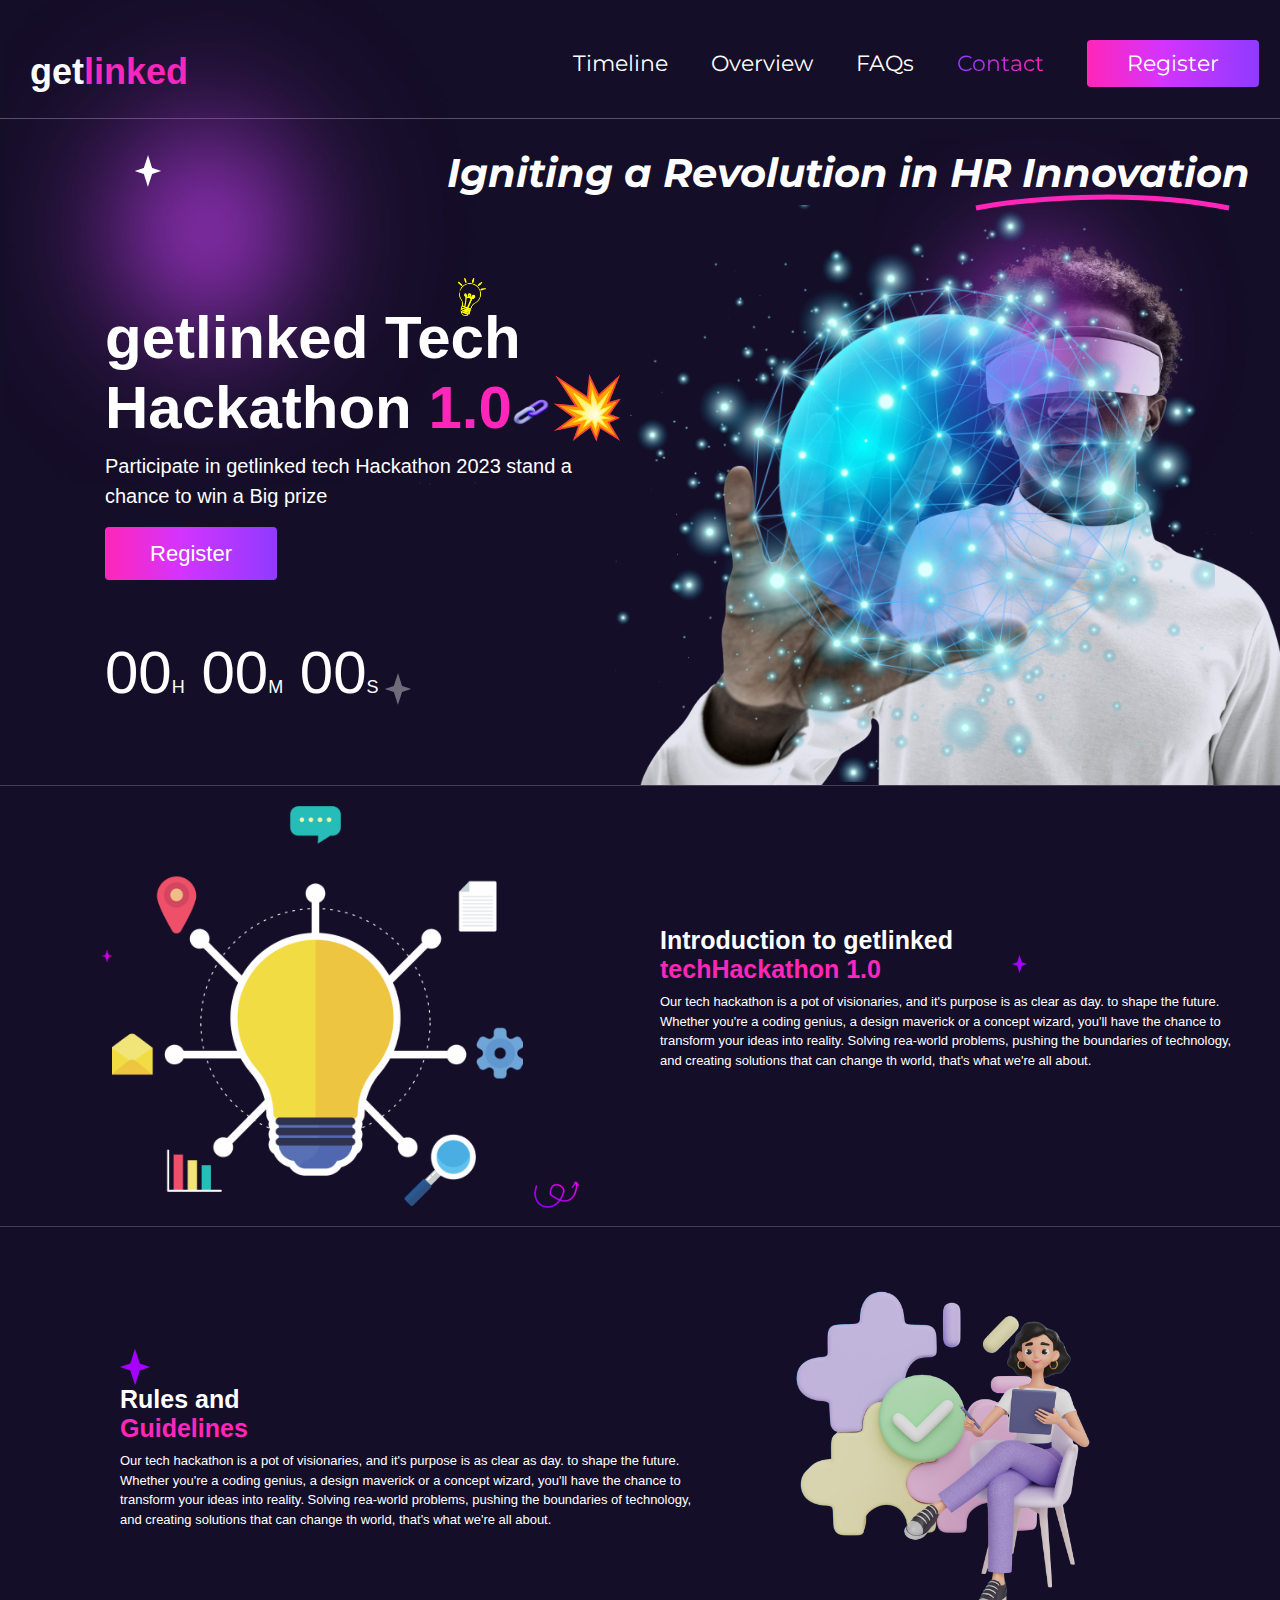
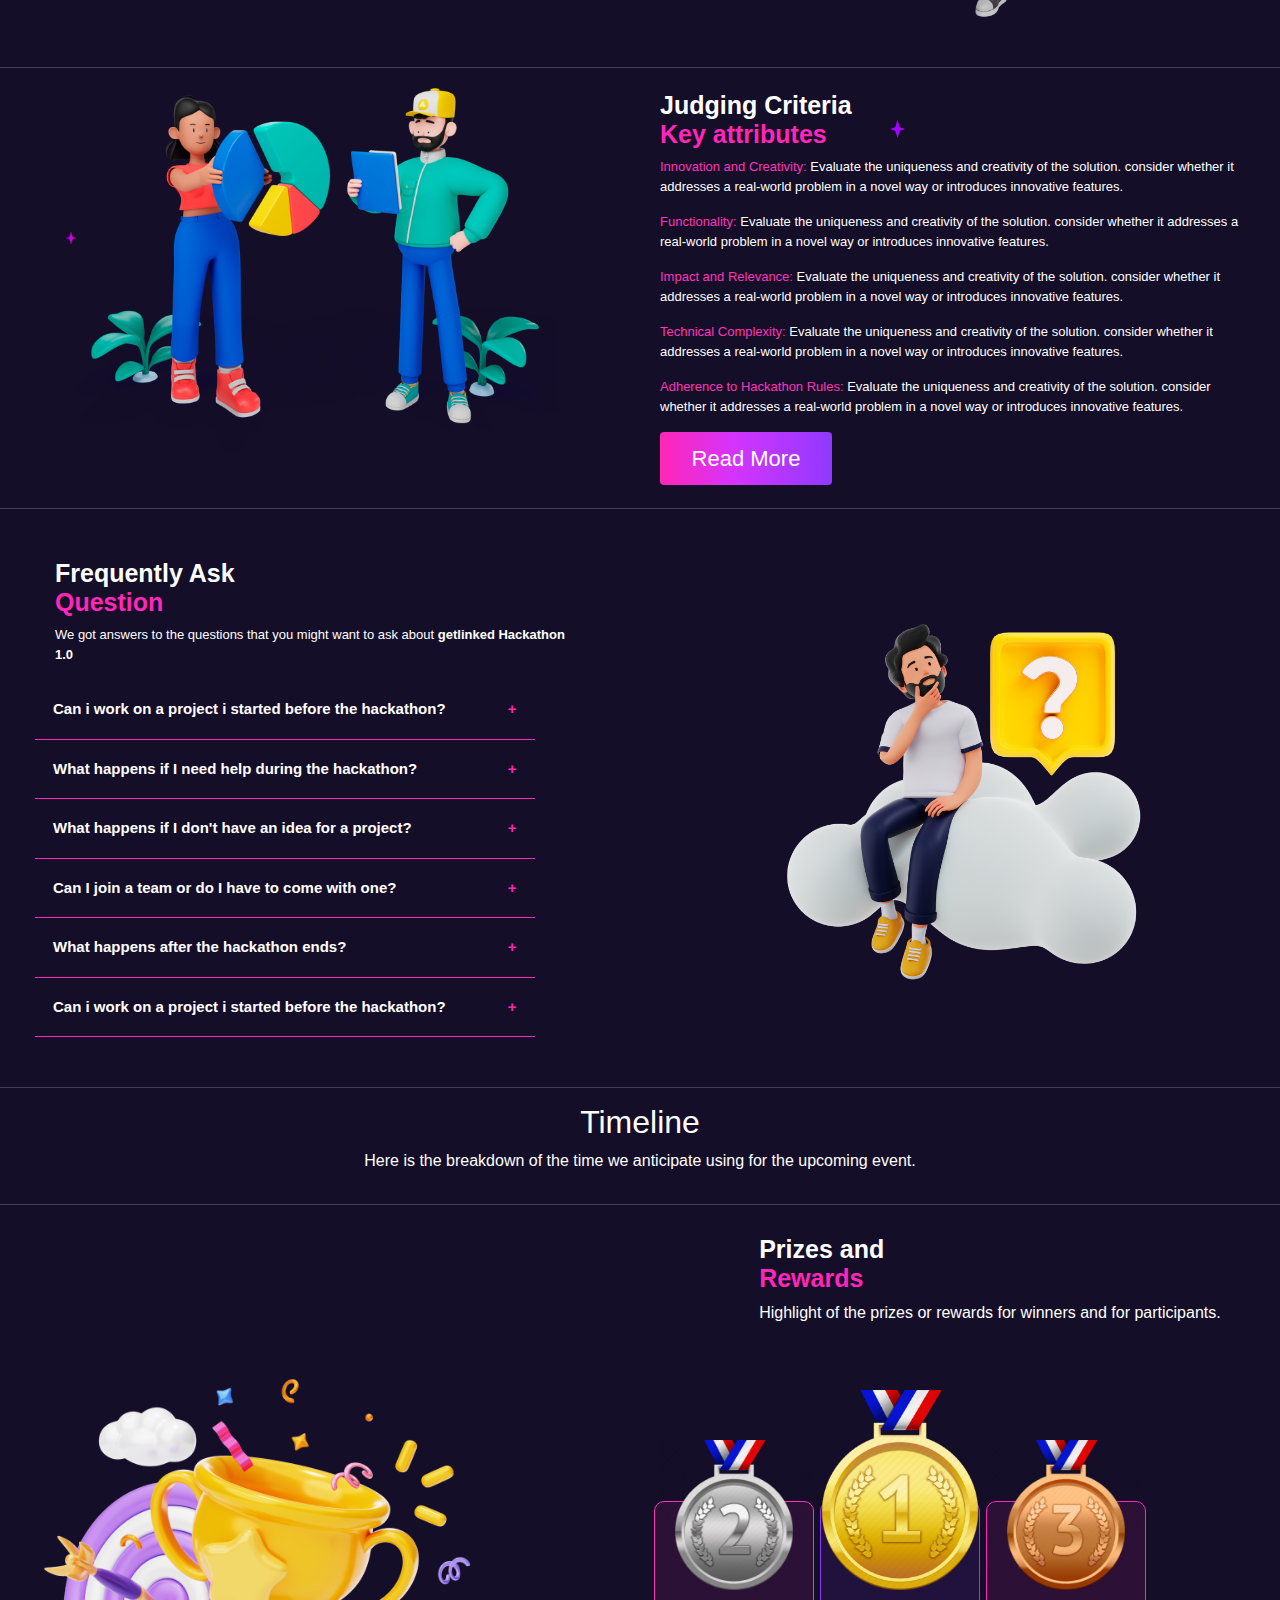
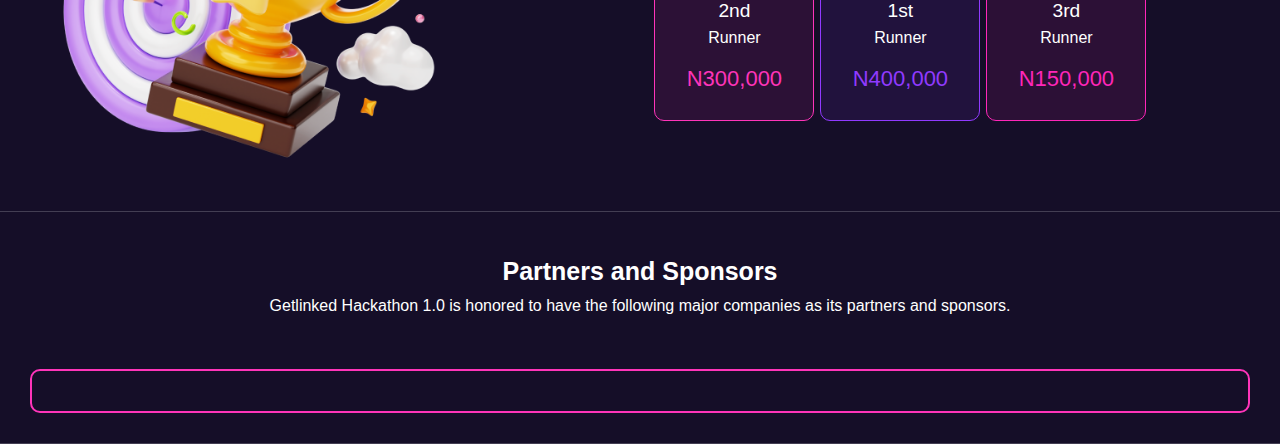
==== index2.html @ 4321e018 "form added" ====
<!DOCTYPE html>
<html lang="en-us" dir="ltr">
  <head>
    <meta name="viewport" content="width=device-width,initial-scale=1.0" />
    <meta charset="utf-8" />
    <title>Hackathon</title>
    <link
      rel="stylesheet"
      href="https://fonts.googleapis.com/css?family=Montserrat|Clash Display"
    />
    <link rel="stylesheet" href="static/css/bootstrap.min.css" />
    <link rel="stylesheet" href="static/css/fontawesome.css" />
    <link rel="stylesheet" href="static/css/style.css" />
    <script src="static/js/jquery.min.js"></script>
    <script src="static/js/bootstrap.min.js"></script>
  </head>
  <body>
    <div class="nav">
      <div class="closen">
        <div class="fa fa-times closenav"></div>
      </div>
      <ul>
        <li><a href="#">Timeline</a></li>
        <li><a href="./index.html">Overview</a></li>
        <li><a href="#">FAQs</a></li>
        <li><a href="./contact.html">Contact</a></li>
        <li>
          <a href="./register.html"><button>Register</button></a>
        </li>
      </ul>
    </div>
    <div class="row">
      <header class="col-12 col-sm-12 col-md-12 col-lg-12 col-xl-12">
        <div class="title">get<span class="text-design">linked</span></div>
        <div class="fa fa-navicon opennav"></div>
        <nav>
          <ul>
            <li><a href="#">Timeline</a></li>
            <li><a href="./index.html">Overview</a></li>
            <li><a href="#">FAQs</a></li>
            <li><a class="active" href="./contact.html">Contact</a></li>
            <li>
              <a href="./register.html"><button>Register</button></a>
            </li>
          </ul>
        </nav>
      </header>
    </div>
    <main class="row">
      <section class="sec-0 col-12 col-sm-12 col-md-12 col-lg-12 col-xl-12">
        <h3>
          <i>Igniting a Revolution in HR Innovation</i>
          <img class="vec" src="static/image/vector4.svg" alt="" />
        </h3>
      </section>

      <section class="sec-1 col-12 col-sm-12 col-md-6 col-lg-6 col-xl-6">
        <img class="grad" src="./static/image/grad.png" alt="" />
        <img class="star-light" src="static/image/star.png" alt="" />
        <img class="star-gray" src="static/image/star1.png" alt="" />
        <h2 class="call">
          <img class="bulb" src="static/image/bulb.png" at="" />
          getlinked Tech<br />Hackathon <span class="text-design">1.0</span
          ><img src="static/image/chain.png" alt="" />&#128165;
        </h2>

        <p>
          Participate in getlinked tech Hackathon 2023 stand a chance to win a
          Big prize
        </p>
        <a href="./register.html"><button>Register</button></a>
        <br /><br />
        <div class="count">
          00<small>H</small> 00<small>M</small> 00<small>S</small>
        </div>
      </section>

      <section class="sec-2 col-12 col-sm-12 col-md-6 col-lg-6 col-xl-6">
        <img class="grad2" src="static/image/grad.png" alt="" />

        <img class="bub" src="static/image/bubbles.png" alt="" />
      </section>
    </main>

    <main class="row">
      <section class="sec-3 col-12 col-sm-12 col-md-6 col-lg-6 col-xl-6">
        <img class="starr" src="static/image/starr.png" alt="" />
        <img src="static/image/idea.png" alt="" class="idea" />
        <img class="coil" src="static/image/arrow.png" alt="" />
      </section>

      <section class="sec-4 col-12 col-sm-12 col-md-6 col-lg-6 col-xl-6">
        <h2 class="title2">
          Introduction to getlinked<br /><span class="text-design"
            >techHackathon 1.0</span
          >
          <img class="starp" src="static/image/starp.png" alt="" />
        </h2>
        <p>
          Our tech hackathon is a pot of visionaries, and it's purpose is as
          clear as day. to shape the future. Whether you're a coding genius, a
          design maverick or a concept wizard, you'll have the chance to
          transform your ideas into reality. Solving rea-world problems, pushing
          the boundaries of technology, and creating solutions that can change
          th world, that's what we're all about.
        </p>
      </section>
    </main>

    <main class="row-flex">
      <section class="sec-5">
        <img class="starm" src="static/image/starp.png" alt="" />
        <h2 class="title2">
          Rules and<br /><span class="text-design">Guidelines</span>
        </h2>
        <p>
          Our tech hackathon is a pot of visionaries, and it's purpose is as
          clear as day. to shape the future. Whether you're a coding genius, a
          design maverick or a concept wizard, you'll have the chance to
          transform your ideas into reality. Solving rea-world problems, pushing
          the boundaries of technology, and creating solutions that can change
          th world, that's what we're all about.
        </p>
      </section>

      <section class="sec-6">
        <img src="static/image/girl.png" alt="" class="idea" />
      </section>
    </main>

    <main class="row">
      <section class="sec-3 col-12 col-sm-12 col-md-6 col-lg-6 col-xl-6">
        <img class="starr" src="static/image/starr.png" alt="" />
        <img src="static/image/sector.png" alt="" class="idea" />
      </section>

      <section class="sec-4 col-12 col-sm-12 col-md-6 col-lg-6 col-xl-6">
        <h2 class="title2">
          Judging Criteria<br /><span class="text-design">Key attributes</span>
          <img class="starp" src="static/image/starp.png" alt="" />
        </h2>
        <p>
          <span class="item">Innovation and Creativity:</span> Evaluate the
          uniqueness and creativity of the solution. consider whether it
          addresses a real-world problem in a novel way or introduces innovative
          features.
        </p>
        <p>
          <span class="item">Functionality:</span> Evaluate the uniqueness and
          creativity of the solution. consider whether it addresses a real-world
          problem in a novel way or introduces innovative features.
        </p>
        <p>
          <span class="item">Impact and Relevance:</span> Evaluate the
          uniqueness and creativity of the solution. consider whether it
          addresses a real-world problem in a novel way or introduces innovative
          features.
        </p>
        <p>
          <span class="item">Technical Complexity:</span> Evaluate the
          uniqueness and creativity of the solution. consider whether it
          addresses a real-world problem in a novel way or introduces innovative
          features.
        </p>
        <p>
          <span class="item">Adherence to Hackathon Rules:</span> Evaluate the
          uniqueness and creativity of the solution. consider whether it
          addresses a real-world problem in a novel way or introduces innovative
          features.
        </p>
        <a href="#"><button>Read More</button></a>
      </section>
    </main>

    <main class="row">
      <section
        class="sec-4 col-12 col-sm-12 col-md-6 col-lg-6 col-xl-6"
        style="padding: 50px"
      >
        <h2 class="title2" style="padding-left: 20px">
          Frequently Ask<br /><span class="text-design">Question</span>
        </h2>
        <p style="padding-left: 20px">
          We got answers to the questions that you might want to ask about
          <b>getlinked Hackathon 1.0</b>
        </p>

        <div class="accordion">
          Can i work on a project i started before the hackathon?
        </div>
        <div class="pane">
          <p>
            Evaluate the uniqueness and creativity of the solution. consider
            whether it addresses a real-world problem in a novel way or
            introduces innovative features.
          </p>
        </div>

        <div class="accordion">
          What happens if I need help during the hackathon?
        </div>
        <div class="pane">
          <p>
            Evaluate the uniqueness and creativity of the solution. consider
            whether it addresses a real-world problem in a novel way or
            introduces innovative features.
          </p>
        </div>

        <div class="accordion">
          What happens if I don't have an idea for a project?
        </div>
        <div class="pane">
          <p>
            Evaluate the uniqueness and creativity of the solution. consider
            whether it addresses a real-world problem in a novel way or
            introduces innovative features.
          </p>
        </div>

        <div class="accordion">
          Can I join a team or do I have to come with one?
        </div>
        <div class="pane">
          <p>
            Evaluate the uniqueness and creativity of the solution. consider
            whether it addresses a real-world problem in a novel way or
            introduces innovative features.
          </p>
        </div>

        <div class="accordion">What happens after the hackathon ends?</div>
        <div class="pane">
          <p>
            Evaluate the uniqueness and creativity of the solution. consider
            whether it addresses a real-world problem in a novel way or
            introduces innovative features.
          </p>
        </div>

        <div class="accordion">
          Can i work on a project i started before the hackathon?
        </div>
        <div class="pane">
          <p>
            Evaluate the uniqueness and creativity of the solution. consider
            whether it addresses a real-world problem in a novel way or
            introduces innovative features.
          </p>
        </div>
      </section>

      <section class="sec-3 col-12 col-sm-12 col-md-6 col-lg-6 col-xl-6">
        <img src="static/image/cwok_casual_21 1.png" alt="" class="idea" />
      </section>
    </main>

    <main class="row">
      <section
        class="col-12 col-sm-12 col-md-12 col-lg-12 col-xl-12"
        style="color: #fff; text-align: center; padding: 15px"
      >
        <h2 style="">Timeline</h2>
        <p>
          Here is the breakdown of the time we anticipate using for the upcoming
          event.
        </p>
      </section>
    </main>

    <main class="row" style="padding: 30px">
      <section class="col-12 col-sm-12 col-md-7 col-lg-7 col-xl-7"></section>
      <section class="sec-8 col-12 col-sm-12 col-md-5 col-lg-5 col-xl-5">
        <h2 class="title2">
          Prizes and<br /><span class="text-design">Rewards</span>
        </h2>
        <p>
          Highlight of the prizes or rewards for winners and for participants.
        </p>
      </section>
      <section class="sec-4 col-12 col-sm-12 col-md-6 col-lg-5 col-xl-5">
        <img class="idea" src="static/image/9486889 1.png" alt="" />
      </section>
      <section
        class="sec-9 col-12 col-sm-12 col-md-6 col-lg-7 col-xl-7"
        style="padding-top: 100px"
      >
        <div class="a">
          <img
            class="medal silver"
            src="static/image/silver_medal 1.png"
            alt=""
          />
          <p><big>2nd</big><br />Runner</p>
          <h2 class="item">N300,000</h2>
        </div>
        <div class="b">
          <img class="medal gold" src="static/image/gold_medal 1.png" alt="" />
          <p><big>1st</big><br />Runner</p>
          <h2 class="item2">N400,000</h2>
        </div>
        <div class="c">
          <img
            class="medal bronze"
            src="static/image/bronze_medal 1.png"
            alt=""
          />
          <p><big>3rd</big><br />Runner</p>
          <h2 class="text-design">N150,000</h2>
        </div>
      </section>
    </main>

    <main class="row" style="padding: 30px">
      <section
        class="sec-8 col-12 col-sm-12 col-md-12 col-lg-12 col-xl-12"
        style="color: #fff; text-align: center; padding: 15px"
      >
        <h2 class="title2">Partners and Sponsors</h2>
        <p style="text-align: center">
          Getlinked Hackathon 1.0 is honored to have the following major
          companies as its partners and sponsors.
        </p>
      </section>
      <section class="sec-10 col-12 col-sm-12 col-md-12 col-lg-12 col-xl-12">
        <div class="partners"></div>
      </section>
    </main>

    <script src="static/js/script.js"></script>
  </body>
</html>
---- static/css/style.css ----
/* custom scroll bar */
::-webkit-scrollbar {width: 10px;}
::-webkit-scrollbar-track {background: #242526;}
::-webkit-scrollbar-thumb {background: #3A3B3C;}

a:link {
    text-decoration: none;
}
:root{
    --text-white: #fff;
    --text-purple: #903aff;
    --text-indigo: #150e28;
    --text-pink: #fe34b9;
    --text-red: #dc0398;
 }
a:hover {
    cursor: pointer;
}
* {
    box-sizing: border-box;
}
body {
    margin: 0;
    padding: 0;
    background: #150e28;
      overflow-x: hidden;
  width:100%;
}
main {
    border-bottom: 1px solid rgba(255, 255, 255, 0.2);
}
header {
    padding: 15px;
    padding-top: 40px;
    background: none;
    display: flex;
    justify-content: space-between;
    align-items: center;
    border-bottom: 1px solid rgba(255, 255, 255, 0.28);
}
.title {
    color: #fff;
    font-family: Arial;
    font-size: 36px;
    font-weight: 700;
    line-height: normal;
    padding-left: 30px;
    width: 30%;
}

.text-design {
    color: #ff26b9;
}
.item {
    color: #fe34b9;
}
.item2 {
    color: #903aff;
}
.a,.b,.c {
    height: 220px;
    border-radius: 10px;
    display: flex;
    padding: 20px 10px;
    justify-content: flex-end;
    align-items: center;
    flex-direction: column;
    margin:3px;
    position: relative;
    width: 30%;
    max-width: 160px;
}
.a h2,.b h2,.c h2 {
    font-size: 22px;

}
.medal {height:auto;}
.gold {width: 200px;}
.silver, .bronze {width: 150px;}

.a {
    border: 1px solid #fe34b9;
    background: rgba(254, 52, 185, 0.1);
}
.b {
    border: 1px solid #903aff;
    background: rgba(144, 58, 255, 0.1);
}
.c {
    border: 1px solid #ff26b9;
    background: rgba(255, 38, 185, 0.1);
}
.medal {
    position: absolute;
    bottom: 130px;
    left: 50%;
    transform: translateX(-50%);
}
@media screen and (max-width: 767px) {
    .gold {width: 150px;}
    .silver, .bronze {width: 100px;}
    .medal {bottom:130px;}
    .a,.b,.c {
        height:180px;
    }
}
.opennav {
    font-size: 35px;
    color: #fff;
    display:none;
    margin-right: 30px;
    cursor: pointer;
}
nav {
    width: 70%;
}
.nav {
    width: 0px;
    position: fixed;
    top: 0;
    left: 0;
    z-index: 100;
    background: #150e28;
    overflow-x: hidden;
    transition: all .5s ease-in-out;
    padding-bottom: 100px;
}
.nav.open {
    width: 100%;
    
}
.closen {
    padding: 25px 50px;
    width: 100%;
}
.closenav {
    float: right;
    width: 40px;
    height: 40px;
    font-size: 30px;
    border-radius: 50%;
    color: #fff;
    border: 1px solid #fff;
    display: flex;
    justify-content: center;
    align-items: center;
    cursor: pointer;
}
.nav ul {
    list-style-type:none;
    padding:15px;
    height: fit-content;
}
.nav ul li a {
    display: block;
    color: #fff;
    font-family: Montserrat;
    font-size: 20px;
    padding: 15px 15px;
    font-style: normal;
    font-weight: 400;
    line-height: normal;
    white-space: nowrap;
}
@media screen and (max-width: 767px) {
    nav {
        display: none;
    }
    .title {width: 70%}
    .opennav {display: block}
}
nav ul {
    list-style-type: none;
    display: flex;
    justify-content: space-around;
    align-items: center;
    width: 100%;
}
nav ul li a {
    display: block;
    color: #fff;
    font-family: Montserrat;
    font-size: 16px;
    font-style: normal;
    font-weight: 400;
    line-height: normal;
}
ul li a:hover, ul li a.active {
    background: linear-gradient(90deg, #903aff 3.08%, #ff26b9 93.85%);
    background-clip: text;
    -webkit-background-clip: text;
    -webkit-text-fill-color: transparent;
}
ul li a:hover button, ul li a.active button, button:hover {
    color: #fff !important;
}
nav ul li a:hover button {color:#fff}
button {
    width: 172px !important;
    padding: 10px;
    flex-shrink: 0;
    border-radius: 4px !important;
    color: #fff;
    background-image: linear-gradient(-90deg, #903aff 0%, #d434fe 56.42%, #ff26b9 99%, #fe34b9 100%);
    border: none;
    outline: none;
    font-size: 20px;
}
button:hover {color:#fff !important}




.sec-0 {
    position: relative;
    padding: 15px;
    background: transparent;
    text-align: right;
}
.sec-0 h3 {
    color: #fff;
    padding: 15px;
    padding-right: 30px;
    font-family: Montserrat;
    font-weight: 700;
    font-size: 30px;
    z-index: 5;
    position: relative;
    display: inline-block;
}
.vec {
    position: absolute;
    top: 60px;
    right: 50px;
}

.sec-1 {
    position: relative;
    display: flex;
    flex-direction: column;
    justify-content: center;
    align-items: flex-start;
    padding-left: 120px;
    z-index: 2;
}
.count {
    color: #fff;
    font-size: 50px;
}
.count small {
    font-size: 18px;
}
@media screen and (max-width: 900px) {
    .sec-1 {
        padding-left: 60px;
    }
    .count {font-size:40px;}
}
.call {
    color: #fff;
    font-size: 50px;
    font-weight: 700;
    line-height: normal;
    white-space: nowrap;
    position: relative;
    font-family: Helvetica;
}
.call img {
    height: 38px;
    width: auto;
}
.grad {
    top: -250px;
    left: 20px;
    height:500px;
    width: 500px;
    position: absolute;
    z-index: -5;
}
.star-light {
    position: absolute;
    top: -80px;
    left: 150px;
}
.star-gray {
    position: absolute;
    bottom: 80px;
    left: 400px;
}
.bulb {
    position: absolute;
    top: -25px;
    left: 68%;
    width: 30px;
    height: auto;
}
.sec-1 p {
    color: #fff;
    font-size: 15px;
    font-weight: 300;
    font-family: sans-serif;
}

.sec-2 {
    position: relative;
    
    height: 450px;
    background: transparent url("../image/glass-man.jpg") no-repeat center;
    background-size: 100% 100%;
}
.grad2 {
    right: 20px;
    top: -100px;
    height: 400px;
    width: 400px;
    position: absolute;
    z-index: 0;
}
.sec-2 .text {
    position: relative;
    padding: 20px;
}
.bub {
    position: absolute;
    top: -10px;
    right: 100px;
    width: 420px;
    height: auto;
}
@media screen and (min-width:1200px) {
    .sec-0 h3 {font-size:40px;}
    .call {font-size:60px;}
    .sec-1 p {font-size:20px;}
    .count{font-size:60px;}
    .sec-2 {height:550px;}
    .bub {
        top: -30px;
        right: 80px;
        width: 600px;
    }
    nav ul li a {
        font-size:22px;
    }
    .title {width:40%}
    nav {width:60%}
    button {
        width: 270px;
        font-size: 22px;
        padding:10px;
    }
}
@media screen and (min-width: 1450px) {
    .call {font-size:70px}
    button {
        width: 300px;
        font-size: 22px;
        padding:10px;
    }
}
@media screen and (max-width: 767px) {
    .sec-0 {text-align:center;}
    .sec-0 h3 {
        font-size: 25px;
        
    }
    .sec-1 {
        align-items: center;
        margin-top: 30px;
        padding: 20px;
    }
    .sec-1 p {text-align:center;padding:15px;}
    .call {text-align:center}
    .star-gray {right: 100px !important;}
    .star-light{
        top: -30px;
        left: 40%;
    }
    .vec {top: 50px;}
    .bulb {
        left: 78%;
        width: 20px;
        top: -25px;
    }
    button {
        width: 172px !important;
        padding: 10px;
        font-size: 20px;
    }
}
@media screen and (max-width: 500px) {
    .sec-0 {text-align:center;}
    .sec-0 h3 {
        font-size: 20px;
        
    }
    button {
        width: 172px !important;
        padding: 8px;
        font-size: 18px;
    }
    .sec-1 {
        align-items: center;
        margin-top: 30px;
        padding: 20px;
    }
    .sec-1 p {text-align:center;padding:15px;}
    .call {text-align:center;font-size:35px;}
    .vec {width: 150px;}
    .star-gray {left: 70% !important;}
    .star-light{
        top: -30px;
        left: 40%;
    }
    .vec {top: 50px;}
    .bulb {
        left: 78%;
        width: 20px;
        top: -25px;
    }
    .bub {
        top: -20px;
        right: 80px;
        width: 350px;
    }
    .count {font-size:40px;}
    .grad, .grad2 {width:350px;height:auto;}
}
@media screen and (max-width: 375px) {
    .sec-0 {text-align:center;}
    .sec-0 h3 {
        font-size: 15px;
        
    }
    button {
        width: 170px !important;
        padding: 8px;
        font-size: 15px;
    }
    .sec-1 {
        align-items: center;
        margin-top: 30px;
        padding: 20px;
    }
    .sec-1 p {text-align:center;padding:15px;}
    .call {text-align:center;font-size:35px;}
    .vec {width: 120px;top:40px}
    .star-gray {
        left: 70% !important;
        width:20px;
        height: auto;
    }
    .star-light{
        top: -30px;
        left: 30%;
        width:20px;
        height: auto;
    }
    .bulb {
        left: 78%;
        width: 8px;
        height: auto;
        top: -30px;
    }
    .bub {
        top: -20px;
        right: 80px;
        width: 300px;
    }
    .title {font-size:25px;}
    .opennav {font-size:24px;}
    .count {font-size:35px;}
    .grad, .grad2 {width:280px;height:auto;}
}
@media screen and (max-width: 300px) {
    .sec-0 {text-align:center;}
    .sec-0 h3 {
        font-size: 12px;
        
    }
    button {
        width: 165px !important;
        padding: 8px;
        font-size: 15px;
    }
    .sec-1 {
        align-items: center;
        margin-top: 30px;
        padding: 20px;
    }
    .sec-1 p {text-align:center;padding:15px;}
    .call {text-align:center;font-size:25px;}
    .vec {width: 80px;top:40px}
    .star-gray {
        left: 70% !important;
        width:20px;
        height: auto;
    }
    .star-light{
        top: -30px;
        left: 30%;
        width:20px;
        height: auto;
    }
    .bulb {
        left: 78%;
        height: 15px !important;
        width: auto;
        top: -10px;
    }
    .bub {
        top: -20px;
        right: 80px;
        width: 300px;
    }
    .title {font-size:25px;}
    .opennav {font-size:24px;}
    .count {font-size:30px;}
    .grad, .grad2 {width:280px;height:auto;}
}

/* section 2 */
.sec-3 {
    padding: 20px;
    display: flex;
    justify-content: center;
    align-items: center;
}
.idea {
    height: 400px;
    width: auto;
}
@media screen and (max-width: 767px) {
    .idea {
        height: 300px;
    }
}
@media screen and (max-width: 400px) {
    .idea {
        height: 250px;
    }
}
.sec-4 {
    padding: 20px;
    display: flex;
    flex-direction: column;
    justify-content: center;
    align-items: flex-start;
}
.title2 {
    color: #fff;
    font-family: Arial;
    font-size: 25px;
    font-weight: 600;
    line-height: normal;
    position: relative;
}
.sec-4 p {
    color: #fff;
    font-size: 13px;
    padding-right: 20px
}
.starr {
    width: 10px;
    height: auto;
    position: relative;
    top: -50px;
}
.coil {
    position: absolute;
    bottom: 10px;
    right: 60px;
    width: 50px;
    height: auto;
}
.starp {
    position: absolute;
    left: 120%;
    width: 15px;
    height: auto;
}
.row-flex {
    display: flex;
    justify-content:center;
    flex-wrap: wrap-reverse;
    align-items: center;
    position: relative;
    padding: 0;
}
.sec-5 p {
    color: #fff;
    font-size: 13px;
    padding-right: 20px
}
.sec-5, .sec-6 {
    max-width:50%;
    padding:20px;
    position: relative;
}
.sec-6 .idea {
    height: 400px;
}
.sec-6, .sec-5 {
display: flex;
justify-content: center;
align-items: center;
}
.sec-5 {
    flex-direction: column;
    align-items: flex-start;
}
.grad3, .grad4 {
    position: absolute;
    height: auto;
    width: 500px;
}
.grad3 {
    top: -150px;
    left: 5%px;
}
.grad4 {
    bottom: 0%;
    left: 30%;
    
}
@media screen and (max-width:767px) {
    .sec-4 {align-items:center}
    .title2 {text-align:center;}
    .sec-4 p, .sec-5 p {
        text-align:center;
        padding: 20px 30px;
    }
    .coil {
        position: absolute;
        right: 46%;
        bottom: -10px;
        width: 50px;
        height: auto;
    }
    .sec-5, .sec-6 {max-width:100%;}
    .sec-6 .idea {
        height: 400px;
    }
    .sec-5 {
        align-items: center;
    }
}
@media screen and (max-width:320px) {
    .idea {
        height: 230px;
        width: auto;
    }
    .title2 {font-size:20px;}
    .row-flex section {width:100%;}
    .sec-6 .idea {
        height: 230px;
    }
}
.sec-8 p, .sec-9 p {
    color: #fff;
    text-align: center;
}
.sec-8 p {
    text-align: left;
}
.sec-9 {
    display: flex;
    justify-content: center;
    align-items: center;
}
@media screen and (max-width: 767px) {
    .sec-8 p {text-align: center;}
}

.partners {
    padding: 20px;
    border: 2px solid #fe34b9;
    border-radius: 10px;
    margin-top: 20px;
}
/* Accordion */
.accordion {
    background-color: transparent;
    color: #fff;
    font-weight: 600;
    cursor: pointer;
    padding: 18px;
    width: 90%;
    border: none;
    border-bottom: 1px solid #ff26b9; 
    text-align: left;
    outline: none;
    font-size: 15px;
    transition: 0.4s;
  }
  
  .accordion.active, .accordion:hover {
    background-color: transparent;
  }
  
  .accordion:after {
    content: '\002B';
    color: #ff26b9;
    font-weight: bold;
    float: right;
    margin-left: 5px;
  }
  
  .accordion.active:after {
    content: "\2212";
  }
  
  .pane {
    padding: 0 18px;
    background-color: transparent;
    max-height: 0;
    overflow: hidden;
    transition: max-height 0.2s ease-out;
    color: #fff;
  }
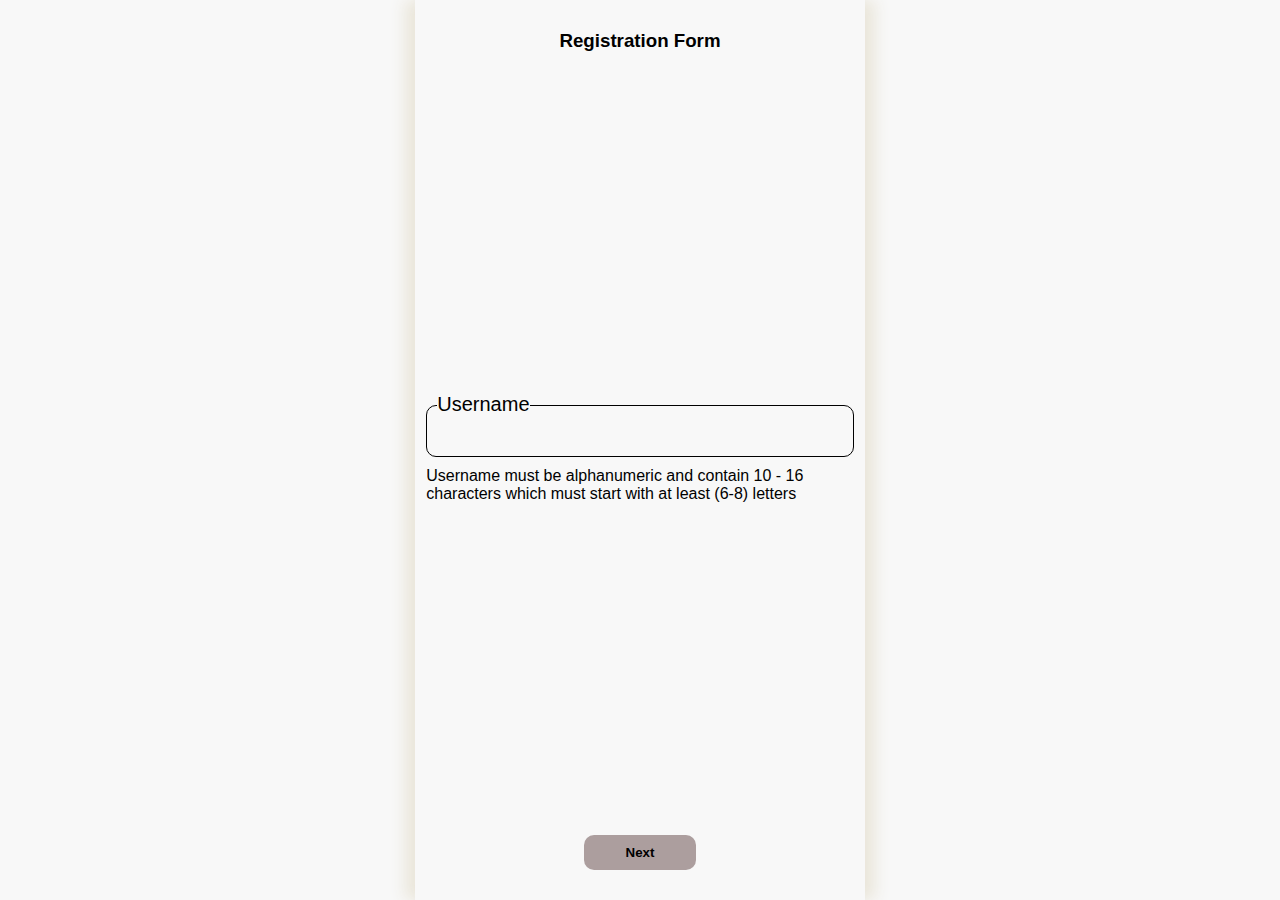
==== commit 824e2051: "added" ====
--- a/index2.html
+++ b/index2.html
@@ -1,332 +1,111 @@
 <!DOCTYPE html>
-<html lang="en-us" dir="ltr">
+<html lang="en">
   <head>
-    <meta name="viewport" content="width=device-width,initial-scale=1.0" />
-    <meta charset="utf-8" />
-    <title>Hackathon</title>
+    <meta charset="UTF-8" />
+    <meta name="viewport" content="width=device-width, initial-scale=1.0" />
+    <title>Validate a Form Using Regex expression</title>
+    <link rel="stylesheet" href="./static/css/form.css" />
+    <script src="./static/js/sweetalert.min.js"></script>
+    <link rel="stylesheet" href="./static/css/sweetalert.min.css" />
+    <script src="./static/js/jquery.min.js"></script>
+    <link rel="stylesheet" href="./static/css/fontawesome.css" />
     <link
       rel="stylesheet"
-      href="https://fonts.googleapis.com/css?family=Montserrat|Clash Display"
+      href="./fontawesome-free-6.4.0-web/fontawesome/css/all.min.css"
     />
-    <link rel="stylesheet" href="static/css/bootstrap.min.css" />
-    <link rel="stylesheet" href="static/css/fontawesome.css" />
-    <link rel="stylesheet" href="static/css/style.css" />
-    <script src="static/js/jquery.min.js"></script>
-    <script src="static/js/bootstrap.min.js"></script>
   </head>
   <body>
-    <div class="nav">
-      <div class="closen">
-        <div class="fa fa-times closenav"></div>
-      </div>
-      <ul>
-        <li><a href="#">Timeline</a></li>
-        <li><a href="./index.html">Overview</a></li>
-        <li><a href="#">FAQs</a></li>
-        <li><a href="./contact.html">Contact</a></li>
-        <li>
-          <a href="./register.html"><button>Register</button></a>
-        </li>
-      </ul>
-    </div>
-    <div class="row">
-      <header class="col-12 col-sm-12 col-md-12 col-lg-12 col-xl-12">
-        <div class="title">get<span class="text-design">linked</span></div>
-        <div class="fa fa-navicon opennav"></div>
-        <nav>
-          <ul>
-            <li><a href="#">Timeline</a></li>
-            <li><a href="./index.html">Overview</a></li>
-            <li><a href="#">FAQs</a></li>
-            <li><a class="active" href="./contact.html">Contact</a></li>
-            <li>
-              <a href="./register.html"><button>Register</button></a>
-            </li>
-          </ul>
-        </nav>
-      </header>
-    </div>
-    <main class="row">
-      <section class="sec-0 col-12 col-sm-12 col-md-12 col-lg-12 col-xl-12">
-        <h3>
-          <i>Igniting a Revolution in HR Innovation</i>
-          <img class="vec" src="static/image/vector4.svg" alt="" />
-        </h3>
-      </section>
+    <div class="total_container">
+      <h3 class="register">Registration Form</h3>
 
-      <section class="sec-1 col-12 col-sm-12 col-md-6 col-lg-6 col-xl-6">
-        <img class="grad" src="./static/image/grad.png" alt="" />
-        <img class="star-light" src="static/image/star.png" alt="" />
-        <img class="star-gray" src="static/image/star1.png" alt="" />
-        <h2 class="call">
-          <img class="bulb" src="static/image/bulb.png" at="" />
-          getlinked Tech<br />Hackathon <span class="text-design">1.0</span
-          ><img src="static/image/chain.png" alt="" />&#128165;
-        </h2>
-
-        <p>
-          Participate in getlinked tech Hackathon 2023 stand a chance to win a
-          Big prize
-        </p>
-        <a href="./register.html"><button>Register</button></a>
-        <br /><br />
-        <div class="count">
-          00<small>H</small> 00<small>M</small> 00<small>S</small>
-        </div>
-      </section>
-
-      <section class="sec-2 col-12 col-sm-12 col-md-6 col-lg-6 col-xl-6">
-        <img class="grad2" src="static/image/grad.png" alt="" />
-
-        <img class="bub" src="static/image/bubbles.png" alt="" />
-      </section>
-    </main>
-
-    <main class="row">
-      <section class="sec-3 col-12 col-sm-12 col-md-6 col-lg-6 col-xl-6">
-        <img class="starr" src="static/image/starr.png" alt="" />
-        <img src="static/image/idea.png" alt="" class="idea" />
-        <img class="coil" src="static/image/arrow.png" alt="" />
-      </section>
-
-      <section class="sec-4 col-12 col-sm-12 col-md-6 col-lg-6 col-xl-6">
-        <h2 class="title2">
-          Introduction to getlinked<br /><span class="text-design"
-            >techHackathon 1.0</span
-          >
-          <img class="starp" src="static/image/starp.png" alt="" />
-        </h2>
-        <p>
-          Our tech hackathon is a pot of visionaries, and it's purpose is as
-          clear as day. to shape the future. Whether you're a coding genius, a
-          design maverick or a concept wizard, you'll have the chance to
-          transform your ideas into reality. Solving rea-world problems, pushing
-          the boundaries of technology, and creating solutions that can change
-          th world, that's what we're all about.
-        </p>
-      </section>
-    </main>
-
-    <main class="row-flex">
-      <section class="sec-5">
-        <img class="starm" src="static/image/starp.png" alt="" />
-        <h2 class="title2">
-          Rules and<br /><span class="text-design">Guidelines</span>
-        </h2>
-        <p>
-          Our tech hackathon is a pot of visionaries, and it's purpose is as
-          clear as day. to shape the future. Whether you're a coding genius, a
-          design maverick or a concept wizard, you'll have the chance to
-          transform your ideas into reality. Solving rea-world problems, pushing
-          the boundaries of technology, and creating solutions that can change
-          th world, that's what we're all about.
-        </p>
-      </section>
-
-      <section class="sec-6">
-        <img src="static/image/girl.png" alt="" class="idea" />
-      </section>
-    </main>
-
-    <main class="row">
-      <section class="sec-3 col-12 col-sm-12 col-md-6 col-lg-6 col-xl-6">
-        <img class="starr" src="static/image/starr.png" alt="" />
-        <img src="static/image/sector.png" alt="" class="idea" />
-      </section>
-
-      <section class="sec-4 col-12 col-sm-12 col-md-6 col-lg-6 col-xl-6">
-        <h2 class="title2">
-          Judging Criteria<br /><span class="text-design">Key attributes</span>
-          <img class="starp" src="static/image/starp.png" alt="" />
-        </h2>
-        <p>
-          <span class="item">Innovation and Creativity:</span> Evaluate the
-          uniqueness and creativity of the solution. consider whether it
-          addresses a real-world problem in a novel way or introduces innovative
-          features.
-        </p>
-        <p>
-          <span class="item">Functionality:</span> Evaluate the uniqueness and
-          creativity of the solution. consider whether it addresses a real-world
-          problem in a novel way or introduces innovative features.
-        </p>
-        <p>
-          <span class="item">Impact and Relevance:</span> Evaluate the
-          uniqueness and creativity of the solution. consider whether it
-          addresses a real-world problem in a novel way or introduces innovative
-          features.
-        </p>
-        <p>
-          <span class="item">Technical Complexity:</span> Evaluate the
-          uniqueness and creativity of the solution. consider whether it
-          addresses a real-world problem in a novel way or introduces innovative
-          features.
-        </p>
-        <p>
-          <span class="item">Adherence to Hackathon Rules:</span> Evaluate the
-          uniqueness and creativity of the solution. consider whether it
-          addresses a real-world problem in a novel way or introduces innovative
-          features.
-        </p>
-        <a href="#"><button>Read More</button></a>
-      </section>
-    </main>
-
-    <main class="row">
-      <section
-        class="sec-4 col-12 col-sm-12 col-md-6 col-lg-6 col-xl-6"
-        style="padding: 50px"
+      <form
+        action="#"
+        method="post"
+        novalidate
+        id="total_container"
+        name="my_form"
       >
-        <h2 class="title2" style="padding-left: 20px">
-          Frequently Ask<br /><span class="text-design">Question</span>
-        </h2>
-        <p style="padding-left: 20px">
-          We got answers to the questions that you might want to ask about
-          <b>getlinked Hackathon 1.0</b>
-        </p>
-
-        <div class="accordion">
-          Can i work on a project i started before the hackathon?
-        </div>
-        <div class="pane">
-          <p>
-            Evaluate the uniqueness and creativity of the solution. consider
-            whether it addresses a real-world problem in a novel way or
-            introduces innovative features.
+        <div class="sub_container" id="sub_container1">
+          <fieldset>
+            <legend>Username</legend>
+            <input type="text" id="username" name="username" class="input" />
+          </fieldset>
+          <p class="condition">
+            <img src="./static/image/list terms(1).png" alt="" />
+            Username must be alphanumeric and contain 10 - 16 characters which
+            must start with at least (6-8) letters
           </p>
         </div>
 
-        <div class="accordion">
-          What happens if I need help during the hackathon?
-        </div>
-        <div class="pane">
-          <p>
-            Evaluate the uniqueness and creativity of the solution. consider
-            whether it addresses a real-world problem in a novel way or
-            introduces innovative features.
+        <div class="sub_container" id="sub_container2">
+          <fieldset>
+            <legend>Email</legend>
+            <input type="text" id="email" name="email" class="input" />
+          </fieldset>
+          <p class="condition">
+            <img src="./static/image/list terms(1).png" alt="" />
+            Email must be a valid address, e.g. me@mydomain.com
           </p>
         </div>
 
-        <div class="accordion">
-          What happens if I don't have an idea for a project?
-        </div>
-        <div class="pane">
-          <p>
-            Evaluate the uniqueness and creativity of the solution. consider
-            whether it addresses a real-world problem in a novel way or
-            introduces innovative features.
+        <div class="sub_container" id="sub_container3">
+          <fieldset>
+            <legend>Password</legend>
+            <input
+              type="password"
+              id="password"
+              name="password"
+              class="input"
+            />
+          </fieldset>
+          <p class="condition">
+            <img src="./static/image/list terms(1).png" alt="" />
+            Password must be alphanumeric (@._ and - are also allowed) and be 8
+            -20 characters
           </p>
         </div>
 
-        <div class="accordion">
-          Can I join a team or do I have to come with one?
-        </div>
-        <div class="pane">
-          <p>
-            Evaluate the uniqueness and creativity of the solution. consider
-            whether it addresses a real-world problem in a novel way or
-            introduces innovative features.
+        <div class="sub_container" id="sub_container4">
+          <fieldset>
+            <legend>Telephone</legend>
+            <input type="number" id="tel" name="tel" class="input" />
+          </fieldset>
+          <p class="condition">
+            <img src="./static/image/list terms(1).png" alt="" />
+            Telephone nust be a valid Nigera telephone number (11 digits)
           </p>
         </div>
 
-        <div class="accordion">What happens after the hackathon ends?</div>
-        <div class="pane">
-          <p>
-            Evaluate the uniqueness and creativity of the solution. consider
-            whether it addresses a real-world problem in a novel way or
-            introduces innovative features.
-          </p>
+        <div class="sub_container" id="sub_container5">
+          <div id="image_case">
+            <img src="" alt="" id="result" accept=".jpg, .jpeg, .png" />
+            <label id="icon_case" for="image">
+              <i class="fa fa-camera-retro" class="icon"></i>
+            </label>
+          </div>
+
+          <input type="file" id="image" onchange="readFile()" />
         </div>
 
-        <div class="accordion">
-          Can i work on a project i started before the hackathon?
+        <!-- last element that will show -->
+        <div class="sub_container" id="sub_container6">
+          <input type="checkbox" id="checkbox" value="Agree" />
+          <label for="checkbox" class="checkbox_text">
+            I agreed with the event terms and conditions and privacy policy
+          </label>
+
+          <button type="submit" class="submit">Submit</button>
         </div>
-        <div class="pane">
-          <p>
-            Evaluate the uniqueness and creativity of the solution. consider
-            whether it addresses a real-world problem in a novel way or
-            introduces innovative features.
-          </p>
-        </div>
-      </section>
+      </form>
 
-      <section class="sec-3 col-12 col-sm-12 col-md-6 col-lg-6 col-xl-6">
-        <img src="static/image/cwok_casual_21 1.png" alt="" class="idea" />
-      </section>
-    </main>
-
-    <main class="row">
-      <section
-        class="col-12 col-sm-12 col-md-12 col-lg-12 col-xl-12"
-        style="color: #fff; text-align: center; padding: 15px"
-      >
-        <h2 style="">Timeline</h2>
-        <p>
-          Here is the breakdown of the time we anticipate using for the upcoming
-          event.
-        </p>
-      </section>
-    </main>
-
-    <main class="row" style="padding: 30px">
-      <section class="col-12 col-sm-12 col-md-7 col-lg-7 col-xl-7"></section>
-      <section class="sec-8 col-12 col-sm-12 col-md-5 col-lg-5 col-xl-5">
-        <h2 class="title2">
-          Prizes and<br /><span class="text-design">Rewards</span>
-        </h2>
-        <p>
-          Highlight of the prizes or rewards for winners and for participants.
-        </p>
-      </section>
-      <section class="sec-4 col-12 col-sm-12 col-md-6 col-lg-5 col-xl-5">
-        <img class="idea" src="static/image/9486889 1.png" alt="" />
-      </section>
-      <section
-        class="sec-9 col-12 col-sm-12 col-md-6 col-lg-7 col-xl-7"
-        style="padding-top: 100px"
-      >
-        <div class="a">
-          <img
-            class="medal silver"
-            src="static/image/silver_medal 1.png"
-            alt=""
-          />
-          <p><big>2nd</big><br />Runner</p>
-          <h2 class="item">N300,000</h2>
-        </div>
-        <div class="b">
-          <img class="medal gold" src="static/image/gold_medal 1.png" alt="" />
-          <p><big>1st</big><br />Runner</p>
-          <h2 class="item2">N400,000</h2>
-        </div>
-        <div class="c">
-          <img
-            class="medal bronze"
-            src="static/image/bronze_medal 1.png"
-            alt=""
-          />
-          <p><big>3rd</big><br />Runner</p>
-          <h2 class="text-design">N150,000</h2>
-        </div>
-      </section>
-    </main>
-
-    <main class="row" style="padding: 30px">
-      <section
-        class="sec-8 col-12 col-sm-12 col-md-12 col-lg-12 col-xl-12"
-        style="color: #fff; text-align: center; padding: 15px"
-      >
-        <h2 class="title2">Partners and Sponsors</h2>
-        <p style="text-align: center">
-          Getlinked Hackathon 1.0 is honored to have the following major
-          companies as its partners and sponsors.
-        </p>
-      </section>
-      <section class="sec-10 col-12 col-sm-12 col-md-12 col-lg-12 col-xl-12">
-        <div class="partners"></div>
-      </section>
-    </main>
-
-    <script src="static/js/script.js"></script>
+      <!-- pagination -->
+      <div class="pagination">
+        <button class="prev">Previous</button>
+        <button class="next">Next</button>
+      </div>
+      <!-- total_container -->
+    </div>
   </body>
+  <script src="./static/js/form.js"></script>
+  <script src="./static/js/form2.js"></script>
 </html>
--- a/static/css/form.css
+++ b/static/css/form.css
@@ -0,0 +1,192 @@
+*{
+    margin: 0;
+    padding: 0;
+    box-sizing: border-box;
+}
+body{
+    user-select: none;
+    -webkit-user-select: none;
+    background-color: #f8f8f8;
+     height: 100%; 
+   
+}
+.total_container{
+    width: 95%;
+    max-width: 350px;
+    height: 100vh;
+    overflow: auto;
+    margin: 0px auto;
+    display: flex;
+    flex-direction: column;
+    justify-content: space-between;
+    align-items: center;
+    flex-wrap: wrap;
+    box-shadow: 10px 0px 15px #eae6da, -10px 0px 15px #eae6da  ;
+}
+@media screen and (min-width: 500px) {
+    .total_container{
+        max-width: 450px;
+    }
+}
+
+.register{
+    position: relative;
+    top: 30px;
+    font-family: "Arial Black", Gadget, sans-serif;
+    
+}
+form{
+    width: 95%;
+    margin: 0px  auto;
+    
+}
+fieldset{
+    margin: 0;
+    padding: 0;
+    border: none;
+    border: 1px solid black;
+    border-radius: 10px;
+    padding: 10px;
+    display: flex;
+    align-items: center;
+}
+
+legend{
+position: relative;
+bottom: 1.5px;
+font-size: 20px;
+font-family: Tahoma, Geneva, sans-serif;
+
+}
+.sub_container{
+    position: relative;
+}
+input[type="text"],input[type="number"],input[type="password"] {
+    border: none;
+    outline: none;
+    display: block;
+    width: 100%;
+    background-color: inherit;
+    font-family: "Lucida Console", Monaco, monospace;
+    font-size: 1em;
+}
+
+#sub_container6{
+ display: flex;
+ flex-wrap: wrap;
+ width: 100%;
+}
+
+input[type="checkbox"]{
+    display: block;
+    width: 10%;
+    height: 20px;
+}
+
+.condition >img{
+    display: none;
+}
+.valid >img {
+    display: inline-block;
+}
+.notValid::before{
+    content: "X";
+    color: white;
+    background-color: red;
+    height: 20px;
+    width: 20px;
+    border-radius: 50%;
+    display: inline-flex;
+    justify-content: center;
+    align-items: center;
+    overflow: hidden;
+}
+input[type="number"]::-webkit-inner-spin-button,input[type="number"]::-webkit-outer-spin-button{
+ -webkit-appearance: none;
+}
+
+#sub_container5{
+    margin: 0 auto;
+    width: fit-content;
+}
+  img#result{
+    height: 100%;
+    display: inline-block;
+    width: 250px;
+    height: 250px;
+    border-radius: 50%;
+    border: 2px solid #eee8e8;
+  }
+  
+  #image_case{
+    position: relative;
+    width: fit-content;
+  }
+   #icon_case  {
+    width: 50px;
+    height: 50px;
+    border-radius: 50%;
+    background: #fff;
+    position: absolute;
+    right: 25px;
+    bottom: 15px;
+    display: flex;
+    justify-content: center;
+    align-items: center;
+    cursor: pointer;
+  }
+   #icon_case  i{
+    font-size: 30px;
+    color: black;
+  }
+
+input[type="file"]{
+position: absolute;
+top: -100000px;
+}
+.pagination{
+    display: flex;
+    width: 100%;
+    justify-content: space-evenly;
+    position: relative;
+    bottom: 30px;
+}
+
+.pagination button, button[type="submit"]{
+    display: inline-block;
+    border: none;
+    outline: none;
+    background-color: #ac9e9e;
+    padding: 10px;
+    border-radius: 10px;
+    cursor: pointer;
+    width: 25%;
+    font-weight: 600;
+    font-family: "Lucida Sans Unicode", "Lucida Grande", sans-serif;
+    transition: 0.5s ease-in-out;
+}
+.pagination button:hover, button[type="submit"]:hover{
+    background-color: #ebe8e8;
+    outline-offset: 2px;
+    outline-style: solid;
+    outline-color: black;
+}
+
+button[type="submit"]{
+    display: block;
+    margin: 0 auto;
+    position: relative;
+    top: 30px;
+    width: 30%;
+}
+p{
+    font-family: Verdana, Geneva, sans-serif;
+    position: relative;
+    top: 10px;
+}
+.checkbox_text {
+    font-family: Verdana, Geneva, sans-serif;
+    margin-left: 10px;
+    width: 80%;
+    display: block;
+}